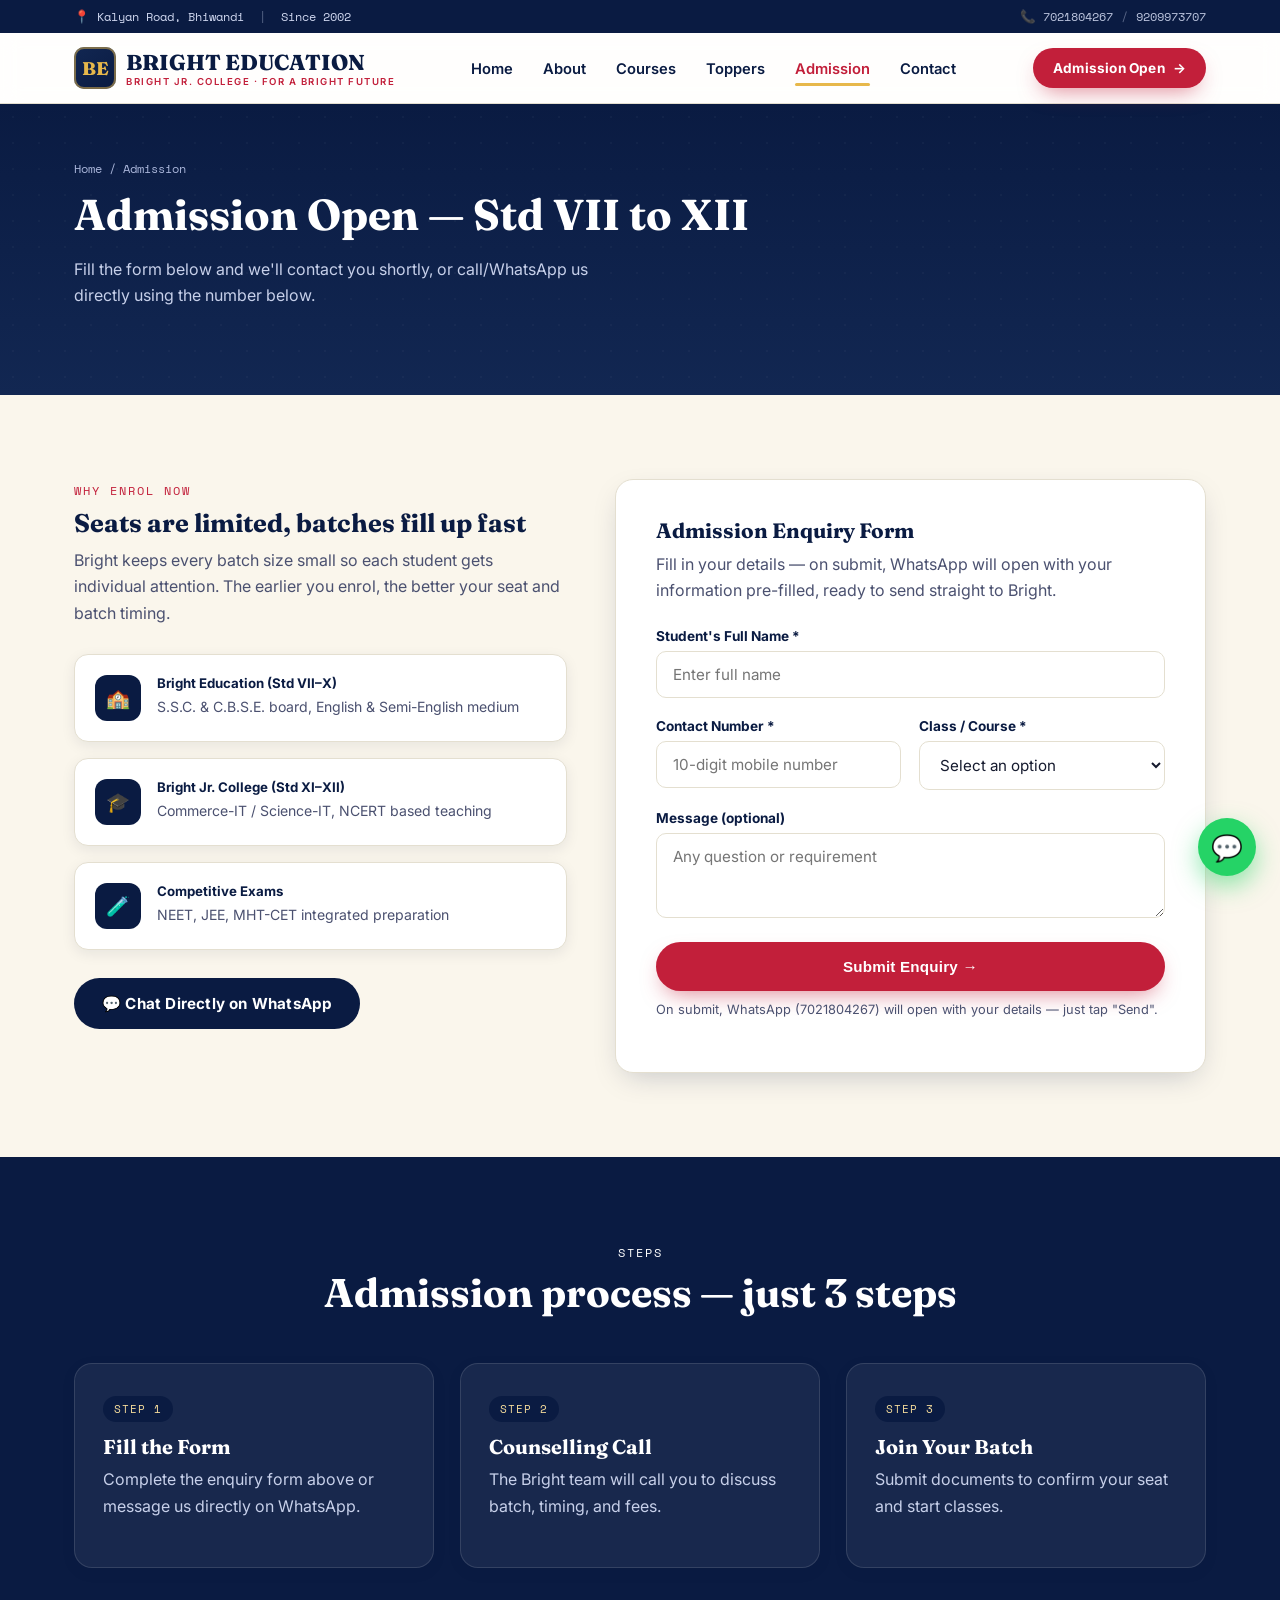
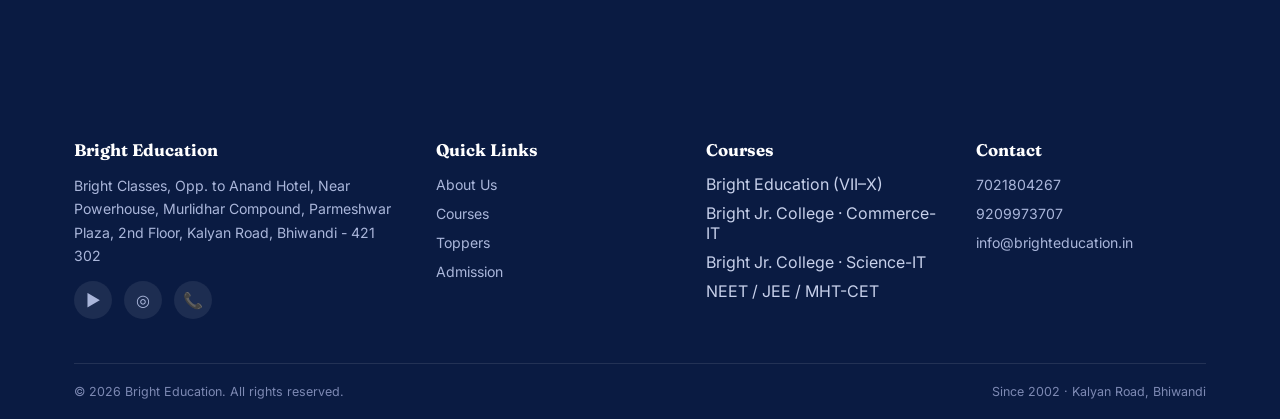
==== admission.html @ 8aa29b53 "bright education website" ====
<!DOCTYPE html>
<html lang="en">
<head>
<meta charset="UTF-8">
<meta name="viewport" content="width=device-width, initial-scale=1.0">
<title>Admission Open | Bright Education &amp; Bright Jr. College</title>
<meta name="description" content="Admission is open at Bright Education (Std VII-X) and Bright Jr. College (Std XI-XII) in Bhiwandi. Fill the form and get an instant WhatsApp confirmation.">
<link rel="preconnect" href="https://fonts.googleapis.com">
<link href="https://fonts.googleapis.com/css2?family=Fraunces:ital,wght@0,600;0,700;0,800;0,900;1,600&family=Inter:wght@400;500;600;700;800&family=Space+Mono:wght@400;700&display=swap" rel="stylesheet">
<link rel="stylesheet" href="styles.css">
</head>
<body>

<div class="topbar">
  <div class="container">
    <div>📍 Kalyan Road, Bhiwandi <span class="sep">|</span> Since 2002</div>
    <div><a href="tel:+917021804267">📞 7021804267</a><span class="sep">/</span><a href="tel:+919209973707">9209973707</a></div>
  </div>
</div>

<nav class="nav">
  <div class="container">
    <a href="index.html" class="brand">
      <span class="mark">BE</span>
      <span>BRIGHT EDUCATION<small>Bright Jr. College · For a Bright Future</small></span>
    </a>
    <ul class="nav-links">
      <li><a href="index.html">Home</a></li>
      <li><a href="index.html#about">About</a></li>
      <li><a href="index.html#courses">Courses</a></li>
      <li><a href="toppers.html">Toppers</a></li>
      <li><a href="admission.html" class="active">Admission</a></li>
      <li><a href="contact.html">Contact</a></li>
    </ul>
    <div class="nav-cta">
      <a href="admission.html" class="btn btn-primary btn-sm"><span class="label">Admission Open</span> →</a>
      <button class="nav-toggle" aria-label="Toggle menu">☰</button>
    </div>
  </div>
</nav>

<header class="page-header">
  <div class="container">
    <div class="breadcrumb"><a href="index.html">Home</a> / Admission</div>
    <h1>Admission Open — Std VII to XII</h1>
    <p style="color:#c7d0ea;max-width:560px">Fill the form below and we'll contact you shortly, or call/WhatsApp us directly using the number below.</p>
  </div>
</header>

<section class="section section-cream">
  <div class="container" style="display:grid;grid-template-columns:1fr 1.2fr;gap:48px;align-items:flex-start;">

    <div class="reveal">
      <span class="kicker">Why Enrol Now</span>
      <h2 style="font-size:1.6rem">Seats are limited, batches fill up fast</h2>
      <p>Bright keeps every batch size small so each student gets individual attention. The earlier you enrol, the better your seat and batch timing.</p>

      <div style="display:flex;flex-direction:column;gap:16px;margin-top:28px">
        <div class="info-card">
          <div class="ic">🏫</div>
          <div><h5>Bright Education (Std VII–X)</h5><p>S.S.C. &amp; C.B.S.E. board, English &amp; Semi-English medium</p></div>
        </div>
        <div class="info-card">
          <div class="ic">🎓</div>
          <div><h5>Bright Jr. College (Std XI–XII)</h5><p>Commerce-IT / Science-IT, NCERT based teaching</p></div>
        </div>
        <div class="info-card">
          <div class="ic">🧪</div>
          <div><h5>Competitive Exams</h5><p>NEET, JEE, MHT-CET integrated preparation</p></div>
        </div>
      </div>

      <div style="margin-top:28px">
        <a href="https://wa.me/917021804267" target="_blank" class="btn btn-navy">💬 Chat Directly on WhatsApp</a>
      </div>
    </div>

    <div class="reveal">
      <div class="form-card">
        <h3 style="font-size:1.3rem">Admission Enquiry Form</h3>
        <p style="margin-bottom:24px">Fill in your details — on submit, WhatsApp will open with your information pre-filled, ready to send straight to Bright.</p>
        <form id="admissionForm">
          <div class="field">
            <label for="fname">Student's Full Name *</label>
            <input type="text" id="fname" name="fname" placeholder="Enter full name" required>
          </div>
          <div class="field-row">
            <div class="field">
              <label for="fphone">Contact Number *</label>
              <input type="tel" id="fphone" name="fphone" placeholder="10-digit mobile number" pattern="[0-9]{10}" required>
            </div>
            <div class="field">
              <label for="fclass">Class / Course *</label>
              <select id="fclass" name="fclass" required>
                <option value="">Select an option</option>
                <optgroup label="Bright Education (VII–X)">
                  <option value="Std VII">Std VII</option>
                  <option value="Std VIII">Std VIII</option>
                  <option value="Std IX">Std IX</option>
                  <option value="Std X (SSC)">Std X (SSC)</option>
                  <option value="Std X (CBSE)">Std X (CBSE)</option>
                </optgroup>
                <optgroup label="Bright Jr. College (XI–XII)">
                  <option value="XI Commerce-IT">XI Commerce-IT</option>
                  <option value="XI Science-IT">XI Science-IT</option>
                  <option value="XII Commerce-IT">XII Commerce-IT</option>
                  <option value="XII Science-IT">XII Science-IT</option>
                  <option value="NEET/JEE/MHT-CET">NEET / JEE / MHT-CET</option>
                </optgroup>
              </select>
            </div>
          </div>
          <div class="field">
            <label for="fmessage">Message (optional)</label>
            <textarea id="fmessage" name="fmessage" rows="3" placeholder="Any question or requirement"></textarea>
          </div>
          <button type="submit" class="btn btn-primary" style="width:100%;justify-content:center">Submit Enquiry →</button>
          <p class="form-note">On submit, WhatsApp (7021804267) will open with your details — just tap "Send".</p>
          <div class="success-box" id="formSuccess">✅ Your details are ready! Check the WhatsApp message and tap "Send" — the Bright team will reply shortly.</div>
        </form>
      </div>
    </div>

  </div>
</section>

<section class="section section-navy">
  <div class="container">
    <div class="section-head reveal">
      <span class="kicker">Steps</span>
      <h2>Admission process — just 3 steps</h2>
    </div>
    <div class="grid-3 reveal">
      <div class="offer-card" style="background:rgba(255,255,255,.06);border-color:rgba(255,255,255,.12)">
        <span class="tag">STEP 1</span>
        <h3 style="color:#fff">Fill the Form</h3>
        <p style="color:#c7d0ea">Complete the enquiry form above or message us directly on WhatsApp.</p>
      </div>
      <div class="offer-card" style="background:rgba(255,255,255,.06);border-color:rgba(255,255,255,.12)">
        <span class="tag">STEP 2</span>
        <h3 style="color:#fff">Counselling Call</h3>
        <p style="color:#c7d0ea">The Bright team will call you to discuss batch, timing, and fees.</p>
      </div>
      <div class="offer-card" style="background:rgba(255,255,255,.06);border-color:rgba(255,255,255,.12)">
        <span class="tag">STEP 3</span>
        <h3 style="color:#fff">Join Your Batch</h3>
        <p style="color:#c7d0ea">Submit documents to confirm your seat and start classes.</p>
      </div>
    </div>
  </div>
</section>

<footer>
  <div class="container">
    <div class="footer-grid">
      <div>
        <h5>Bright Education</h5>
        <p>Bright Classes, Opp. to Anand Hotel, Near Powerhouse, Murlidhar Compound, Parmeshwar Plaza, 2nd Floor, Kalyan Road, Bhiwandi - 421 302</p>
        <div class="social-row">
          <a href="https://www.youtube.com/@brighteducationalchannel9335" target="_blank" aria-label="YouTube">▶</a>
          <a href="https://instagram.com/bright_education26" target="_blank" aria-label="Instagram">◎</a>
          <a href="tel:+917021804267" aria-label="Call">📞</a>
        </div>
      </div>
      <div>
        <h5>Quick Links</h5>
        <ul>
          <li><a href="index.html#about">About Us</a></li>
          <li><a href="index.html#courses">Courses</a></li>
          <li><a href="toppers.html">Toppers</a></li>
          <li><a href="admission.html">Admission</a></li>
        </ul>
      </div>
      <div>
        <h5>Courses</h5>
        <ul>
          <li>Bright Education (VII–X)</li>
          <li>Bright Jr. College · Commerce-IT</li>
          <li>Bright Jr. College · Science-IT</li>
          <li>NEET / JEE / MHT-CET</li>
        </ul>
      </div>
      <div>
        <h5>Contact</h5>
        <ul>
          <li><a href="tel:+917021804267">7021804267</a></li>
          <li><a href="tel:+919209973707">9209973707</a></li>
          <li><a href="mailto:info@brighteducation.in">info@brighteducation.in</a></li>
        </ul>
      </div>
    </div>
    <div class="footer-bottom">
      <span>© 2026 Bright Education. All rights reserved.</span>
      <span>Since 2002 · Kalyan Road, Bhiwandi</span>
    </div>
  </div>
</footer>

<a href="https://wa.me/917021804267" target="_blank" class="whatsapp-float" aria-label="WhatsApp">💬</a>
<script src="script.js"></script>
</body>
</html>
---- styles.css ----
/* ============================================================
   BRIGHT CLASSES — Design Tokens
   Palette born from the brand's own achievement certificates:
   navy authority, gold foil accents, crimson urgency, cream paper.
   ============================================================ */
:root{
  --navy-900:#0A1B42;
  --navy-800:#122752;
  --navy-700:#1C3868;
  --navy-600:#294A85;
  --gold:#E7B84B;
  --gold-light:#F6DD9C;
  --crimson:#C21F3A;
  --crimson-dark:#9A1730;
  --green:#1D8A54;
  --cream:#FAF6EC;
  --paper:#FFFFFF;
  --ink:#151A2E;
  --ink-soft:#4B5170;
  --line:#E4DFD0;

  --display:'Fraunces', Georgia, serif;
  --body:'Inter', -apple-system, sans-serif;
  --mono:'Space Mono', monospace;

  --radius:18px;
  --radius-sm:10px;
  --shadow-card: 0 10px 30px -10px rgba(10,27,66,.25);
  --shadow-soft: 0 4px 14px rgba(10,27,66,.08);
  --container: 1180px;
}

*{box-sizing:border-box;}
html{scroll-behavior:smooth;}
body{
  margin:0;
  font-family:var(--body);
  color:var(--ink);
  background:var(--cream);
  -webkit-font-smoothing:antialiased;
}
img{max-width:100%;display:block;}
a{color:inherit;text-decoration:none;}
ul{list-style:none;margin:0;padding:0;}
h1,h2,h3,h4{font-family:var(--display);margin:0 0 .4em;line-height:1.1;color:var(--navy-900);}
p{line-height:1.65;color:var(--ink-soft);margin:0 0 1em;}
.container{max-width:var(--container);margin:0 auto;padding:0 24px;}
.mono{font-family:var(--mono);}

/* Reduced motion respect */
@media (prefers-reduced-motion: reduce){
  *{animation-duration:.001ms !important;animation-iteration-count:1 !important;transition-duration:.001ms !important;scroll-behavior:auto !important;}
}

/* ---------- Buttons ---------- */
.btn{
  display:inline-flex;align-items:center;gap:8px;
  padding:14px 26px;border-radius:100px;
  font-weight:700;font-size:.95rem;letter-spacing:.2px;
  border:2px solid transparent;cursor:pointer;
  transition:transform .18s ease, box-shadow .18s ease, background .18s ease;
}
.btn:focus-visible{outline:3px solid var(--gold);outline-offset:3px;}
.btn:hover{transform:translateY(-2px);}
.btn-primary{background:var(--crimson);color:#fff;box-shadow:0 10px 22px -8px rgba(194,31,58,.55);}
.btn-primary:hover{background:var(--crimson-dark);}
.btn-gold{background:var(--gold);color:var(--navy-900);box-shadow:0 10px 22px -8px rgba(231,184,75,.55);}
.btn-outline{background:transparent;color:var(--paper);border-color:rgba(255,255,255,.5);}
.btn-outline:hover{background:rgba(255,255,255,.12);}
.btn-navy{background:var(--navy-900);color:#fff;}
.btn-navy:hover{background:var(--navy-800);}
.btn-sm{padding:10px 18px;font-size:.85rem;}

/* ---------- Top bar ---------- */
.topbar{
  background:var(--navy-900);color:#cfd7ef;font-family:var(--mono);
  font-size:.78rem;padding:7px 0;
}
.topbar .container{display:flex;justify-content:space-between;align-items:center;flex-wrap:wrap;gap:6px;}
.topbar a{opacity:.9;}
.topbar a:hover{color:var(--gold-light);}
.topbar .sep{opacity:.4;margin:0 8px;}

/* ---------- Nav ---------- */
.nav{
  position:sticky;top:0;z-index:50;
  background:rgba(255,255,255,.9);backdrop-filter:blur(10px);
  border-bottom:1px solid var(--line);
}
.nav .container{display:flex;align-items:center;justify-content:space-between;padding-top:14px;padding-bottom:14px;}
.brand{display:flex;align-items:center;gap:10px;font-family:var(--display);font-weight:800;font-size:1.35rem;color:var(--navy-900);}
.brand .mark{
  width:42px;height:42px;border-radius:10px;
  background:linear-gradient(145deg,var(--navy-800),var(--navy-900));
  display:flex;align-items:center;justify-content:center;
  color:var(--gold);font-family:var(--display);font-weight:800;font-size:1.15rem;
  box-shadow:inset 0 0 0 2px rgba(231,184,75,.5);
}
.brand small{display:block;font-family:var(--body);font-weight:600;font-size:.6rem;letter-spacing:1.5px;color:var(--crimson);text-transform:uppercase;}
.nav-links{display:flex;align-items:center;gap:30px;}
.nav-links a{font-weight:600;font-size:.92rem;color:var(--navy-900);position:relative;padding:4px 0;}
.nav-links a.active,.nav-links a:hover{color:var(--crimson);}
.nav-links a.active::after{content:'';position:absolute;left:0;right:0;bottom:-4px;height:3px;background:var(--gold);border-radius:2px;}
.nav-cta{display:flex;gap:10px;align-items:center;}
.nav-toggle{display:none;background:none;border:none;font-size:1.6rem;color:var(--navy-900);cursor:pointer;}

@media (max-width:900px){
  .nav-links{position:fixed;top:0;right:-100%;height:100vh;width:78%;max-width:320px;
    background:var(--navy-900);flex-direction:column;align-items:flex-start;
    padding:100px 32px 32px;gap:26px;transition:right .35s ease;box-shadow:-10px 0 40px rgba(0,0,0,.3);}
  .nav-links.open{right:0;}
  .nav-links a{color:#fff;font-size:1.05rem;}
  .nav-links a.active,.nav-links a:hover{color:var(--gold-light);}
  .nav-toggle{display:block;}
  .nav-cta .btn span.label{display:none;}
}

/* ---------- Hero ---------- */
.hero{
  background:radial-gradient(1200px 600px at 85% -10%, rgba(231,184,75,.18), transparent 60%),
             linear-gradient(180deg,var(--navy-900),var(--navy-800) 60%,var(--navy-800));
  color:#fff;position:relative;overflow:hidden;padding:64px 0 90px;
}
.hero::before{
  content:'';position:absolute;inset:0;
  background-image:radial-gradient(rgba(255,255,255,.06) 1px, transparent 1px);
  background-size:26px 26px;opacity:.5;pointer-events:none;
}
.hero-grid{display:grid;grid-template-columns:1.1fr .9fr;gap:56px;align-items:center;position:relative;z-index:1;}
.eyebrow{
  display:inline-flex;align-items:center;gap:8px;
  background:rgba(231,184,75,.14);border:1px solid rgba(231,184,75,.4);
  color:var(--gold-light);font-family:var(--mono);font-size:.75rem;letter-spacing:1px;
  padding:7px 14px;border-radius:100px;margin-bottom:20px;text-transform:uppercase;
}
.hero h1{color:#fff;font-size:clamp(2.2rem,4.4vw,3.4rem);margin-bottom:.35em;}
.hero h1 em{font-style:italic;color:var(--gold-light);}
.hero p.lead{color:#c7d0ea;font-size:1.08rem;max-width:520px;}
.hero-actions{display:flex;gap:16px;margin-top:30px;flex-wrap:wrap;}
.hero-stats{display:flex;gap:28px;margin-top:44px;flex-wrap:wrap;}
.hero-stats .stat b{display:block;font-family:var(--mono);font-size:1.7rem;color:var(--gold-light);}
.hero-stats .stat span{font-size:.78rem;color:#aab6da;letter-spacing:.3px;}

/* ---------- Marksheet signature card ---------- */
.marksheet{
  background:var(--paper);color:var(--ink);border-radius:16px;
  box-shadow:0 30px 60px -20px rgba(0,0,0,.5);
  transform:rotate(1.2deg);position:relative;overflow:hidden;
  border:1px solid var(--line);
}
.marksheet::before{content:'';position:absolute;top:0;left:0;right:0;height:8px;
  background:linear-gradient(90deg,var(--crimson),var(--gold),var(--navy-700));}
.ms-head{padding:20px 24px 12px;border-bottom:1px dashed var(--line);display:flex;justify-content:space-between;align-items:flex-start;}
.ms-head h4{margin:0;font-size:1.05rem;}
.ms-head span{font-family:var(--mono);font-size:.7rem;color:var(--ink-soft);}
.ms-seal{
  width:56px;height:56px;border-radius:50%;border:2px solid var(--green);
  color:var(--green);display:flex;align-items:center;justify-content:center;
  font-family:var(--mono);font-weight:700;font-size:.62rem;text-align:center;line-height:1.1;
  transform:rotate(-14deg);flex-shrink:0;
}
.ms-rows{padding:14px 24px;}
.ms-row{display:flex;justify-content:space-between;padding:9px 0;border-bottom:1px solid var(--line);font-family:var(--mono);font-size:.82rem;}
.ms-row span:first-child{color:var(--ink-soft);}
.ms-row span:last-child{font-weight:700;color:var(--navy-900);}
.ms-total{display:flex;justify-content:space-between;align-items:center;padding:18px 24px;background:var(--navy-900);color:#fff;}
.ms-total .pct{font-family:var(--mono);font-size:2rem;font-weight:700;color:var(--gold-light);}
.ms-total .lbl{font-size:.7rem;letter-spacing:1px;text-transform:uppercase;color:#c7d0ea;}
.ms-rank{background:var(--gold);color:var(--navy-900);text-align:center;padding:8px;font-weight:800;font-size:.78rem;letter-spacing:.5px;text-transform:uppercase;}

/* ---------- Section basics ---------- */
.section{padding:84px 0;}
.section-cream{background:var(--cream);}
.section-navy{background:var(--navy-900);color:#fff;}
.section-navy h2, .section-navy .kicker{color:#fff;}
.section-head{max-width:640px;margin:0 auto 48px;text-align:center;}
.kicker{
  display:inline-block;font-family:var(--mono);font-size:.75rem;letter-spacing:2px;
  text-transform:uppercase;color:var(--crimson);margin-bottom:10px;
}
.section-head h2{font-size:clamp(1.7rem,3.4vw,2.5rem);}
.section-head p{margin:14px auto 0;}

/* ---------- Trust strip ---------- */
.trust-strip{background:var(--navy-800);padding:26px 0;}
.trust-strip .container{display:flex;justify-content:space-between;flex-wrap:wrap;gap:20px;}
.trust-item{display:flex;align-items:center;gap:12px;color:#e7ecfb;}
.trust-item .num{font-family:var(--mono);font-size:1.5rem;font-weight:700;color:var(--gold-light);}
.trust-item .txt{font-size:.78rem;color:#aab6da;max-width:120px;line-height:1.3;}

/* ---------- Cards grid: sections offered ---------- */
.grid-3{display:grid;grid-template-columns:repeat(3,1fr);gap:26px;}
.grid-2{display:grid;grid-template-columns:repeat(2,1fr);gap:26px;}
.offer-card{
  background:var(--paper);border-radius:var(--radius);padding:32px 28px;
  box-shadow:var(--shadow-soft);border:1px solid var(--line);
  transition:transform .2s ease, box-shadow .2s ease;
}
.offer-card:hover{transform:translateY(-6px);box-shadow:var(--shadow-card);}
.offer-card .tag{
  display:inline-block;font-family:var(--mono);font-size:.68rem;letter-spacing:1px;
  background:var(--navy-900);color:var(--gold-light);padding:5px 11px;border-radius:100px;margin-bottom:14px;
}
.offer-card h3{font-size:1.25rem;}
.offer-card ul{margin-top:14px;}
.offer-card ul li{padding:6px 0;color:var(--ink-soft);font-size:.92rem;display:flex;gap:8px;}
.offer-card ul li::before{content:'✓';color:var(--green);font-weight:700;}

/* ---------- Topper cards ---------- */
.topper-card{
  background:var(--paper);border-radius:var(--radius-sm);overflow:hidden;
  border:1px solid var(--line);box-shadow:var(--shadow-soft);
  transition:transform .2s ease, box-shadow .2s ease;position:relative;
}
.topper-card:hover{transform:translateY(-5px);box-shadow:var(--shadow-card);}
.topper-card .rank-badge{
  position:absolute;top:10px;left:10px;background:var(--navy-900);color:var(--gold-light);
  font-family:var(--mono);font-size:.72rem;font-weight:700;padding:4px 10px;border-radius:100px;z-index:2;
}
.topper-card .photo{aspect-ratio:1/1;overflow:hidden;background:var(--navy-800);}
.topper-card .photo img{width:100%;height:100%;object-fit:cover;}
.topper-card .info{padding:14px 14px 16px;}
.topper-card .info h4{font-size:.98rem;margin-bottom:2px;}
.topper-card .info .school{font-size:.72rem;color:var(--ink-soft);}
.topper-card .pct{
  font-family:var(--mono);font-weight:700;font-size:1.3rem;color:var(--green);
  display:flex;align-items:baseline;gap:4px;margin-top:6px;
}
.grid-toppers{display:grid;grid-template-columns:repeat(auto-fill,minmax(160px,1fr));gap:20px;}

/* ---------- Certificate gallery ---------- */
.grid-certs{display:grid;grid-template-columns:repeat(auto-fill,minmax(240px,1fr));gap:22px;}
.cert-card{border-radius:14px;overflow:hidden;box-shadow:var(--shadow-card);border:1px solid var(--line);background:#000;}
.cert-card img{transition:transform .4s ease;}
.cert-card:hover img{transform:scale(1.04);}

/* ---------- CTA banner ---------- */
.cta-banner{
  background:linear-gradient(120deg,var(--crimson),var(--crimson-dark));
  color:#fff;border-radius:24px;padding:52px;display:flex;justify-content:space-between;
  align-items:center;gap:30px;flex-wrap:wrap;box-shadow:0 26px 50px -20px rgba(194,31,58,.55);
}
.cta-banner h3{color:#fff;font-size:1.7rem;max-width:520px;}
.cta-banner p{color:#ffe3e6;}

/* ---------- Footer ---------- */
footer{background:var(--navy-900);color:#c7d0ea;padding:60px 0 0;}
.footer-grid{display:grid;grid-template-columns:1.4fr 1fr 1fr 1fr;gap:40px;padding-bottom:44px;border-bottom:1px solid rgba(255,255,255,.1);}
.footer-grid h5{color:#fff;font-family:var(--display);font-size:1.05rem;margin-bottom:14px;}
.footer-grid p, .footer-grid a{font-size:.88rem;color:#aab6da;}
.footer-grid ul li{margin-bottom:9px;}
.footer-grid a:hover{color:var(--gold-light);}
.footer-bottom{display:flex;justify-content:space-between;padding:20px 0;font-size:.78rem;color:#7d89b3;flex-wrap:wrap;gap:10px;}
.social-row{display:flex;gap:12px;margin-top:14px;}
.social-row a{
  width:38px;height:38px;border-radius:50%;background:rgba(255,255,255,.08);
  display:flex;align-items:center;justify-content:center;font-size:1rem;
}
.social-row a:hover{background:var(--gold);color:var(--navy-900);}

/* ---------- Floating WhatsApp ---------- */
.whatsapp-float{
  position:fixed;bottom:24px;right:24px;z-index:60;
  width:58px;height:58px;border-radius:50%;background:#25D366;color:#fff;
  display:flex;align-items:center;justify-content:center;font-size:1.6rem;
  box-shadow:0 10px 24px rgba(37,211,102,.5);animation:pulse 2.4s infinite;
}
@keyframes pulse{0%{box-shadow:0 0 0 0 rgba(37,211,102,.55);}70%{box-shadow:0 0 0 14px rgba(37,211,102,0);}100%{box-shadow:0 0 0 0 rgba(37,211,102,0);}}

/* ---------- Forms ---------- */
.form-card{background:var(--paper);border-radius:var(--radius);padding:40px;box-shadow:var(--shadow-card);border:1px solid var(--line);}
.field{margin-bottom:20px;}
.field label{display:block;font-weight:700;font-size:.85rem;margin-bottom:7px;color:var(--navy-900);}
.field input,.field select,.field textarea{
  width:100%;padding:13px 16px;border-radius:10px;border:1.5px solid var(--line);
  font-family:var(--body);font-size:.95rem;background:#fff;color:var(--ink);
  transition:border-color .18s ease, box-shadow .18s ease;
}
.field input:focus,.field select:focus,.field textarea:focus{
  outline:none;border-color:var(--navy-700);box-shadow:0 0 0 4px rgba(28,56,104,.12);
}
.field-row{display:grid;grid-template-columns:1fr 1fr;gap:18px;}
.form-note{font-size:.8rem;color:var(--ink-soft);margin-top:8px;}
.success-box{
  display:none;background:#e9f7ef;border:1.5px solid var(--green);color:#125e37;
  border-radius:12px;padding:16px 18px;margin-top:16px;font-size:.9rem;font-weight:600;
}
.success-box.show{display:block;}

/* ---------- Page header (inner pages) ---------- */
.page-header{
  background:linear-gradient(180deg,var(--navy-900),var(--navy-800));
  color:#fff;padding:56px 0 70px;position:relative;overflow:hidden;
}
.page-header::before{content:'';position:absolute;inset:0;
  background-image:radial-gradient(rgba(255,255,255,.06) 1px, transparent 1px);
  background-size:26px 26px;opacity:.5;}
.page-header .container{position:relative;z-index:1;}
.page-header h1{color:#fff;font-size:clamp(1.9rem,4vw,2.7rem);}
.breadcrumb{font-family:var(--mono);font-size:.75rem;color:#aab6da;margin-bottom:14px;}
.breadcrumb a:hover{color:var(--gold-light);}

/* ---------- Filter pills (toppers page) ---------- */
.pill-row{display:flex;gap:10px;flex-wrap:wrap;margin-bottom:36px;justify-content:center;}
.pill{
  padding:9px 18px;border-radius:100px;border:1.5px solid var(--line);background:#fff;
  font-weight:700;font-size:.82rem;cursor:pointer;color:var(--navy-900);transition:all .18s ease;
}
.pill.active,.pill:hover{background:var(--navy-900);color:#fff;border-color:var(--navy-900);}

/* ---------- Map ---------- */
.map-wrap{border-radius:var(--radius);overflow:hidden;box-shadow:var(--shadow-card);border:1px solid var(--line);}
.map-wrap iframe{width:100%;height:380px;border:0;display:block;}

/* ---------- Contact info cards ---------- */
.info-card{display:flex;gap:16px;background:#fff;border:1px solid var(--line);border-radius:14px;padding:20px;box-shadow:var(--shadow-soft);}
.info-card .ic{
  width:46px;height:46px;border-radius:12px;background:var(--navy-900);color:var(--gold-light);
  display:flex;align-items:center;justify-content:center;font-size:1.2rem;flex-shrink:0;
}
.info-card h5{margin:0 0 4px;font-family:var(--body);font-weight:700;color:var(--navy-900);}
.info-card p{margin:0;font-size:.88rem;}

/* ---------- Initials avatar (fallback when no photo) ---------- */
.initials-avatar{
  width:100%;height:100%;display:flex;align-items:center;justify-content:center;
  background:linear-gradient(135deg,var(--navy-700),var(--navy-900));
  color:var(--gold-light);font-family:var(--mono);font-weight:700;font-size:1.6rem;
}
.pct-text{font-size:.92rem !important;line-height:1.2;}
.detail-line{font-size:.72rem;color:var(--ink-soft);margin-top:4px;}

/* ---------- Homepage Carousel (dynamic toppers slider) ---------- */
.carousel-wrap{position:relative;overflow:hidden;border-radius:var(--radius);box-shadow:var(--shadow-card);}
.carousel-track{display:flex;transition:transform .6s cubic-bezier(.65,0,.35,1);}
.slide{
  min-width:100%;display:grid;grid-template-columns:150px 1fr;gap:24px;align-items:center;
  background:var(--paper);padding:30px 34px;
}
.slide-photo{width:150px;height:150px;border-radius:16px;overflow:hidden;border:3px solid var(--gold);flex-shrink:0;}
.slide-photo img{width:100%;height:100%;object-fit:cover;}
.slide-info .slide-rank{
  font-family:var(--mono);font-size:.72rem;letter-spacing:.5px;color:var(--crimson);
  text-transform:uppercase;display:block;margin-bottom:6px;
}
.slide-info h3{font-size:1.5rem;margin-bottom:8px;}
.slide-info .pct{font-family:var(--mono);font-weight:700;font-size:1.8rem;color:var(--green);}
.slide-info p{margin:6px 0 0;font-size:.85rem;}
.carousel-controls{display:flex;align-items:center;justify-content:center;gap:18px;margin-top:20px;}
.carousel-arrow{
  width:40px;height:40px;border-radius:50%;border:1.5px solid var(--line);background:#fff;
  cursor:pointer;font-size:1.1rem;color:var(--navy-900);display:flex;align-items:center;justify-content:center;
  transition:background .18s ease,color .18s ease;
}
.carousel-arrow:hover{background:var(--navy-900);color:#fff;}
.carousel-dots{display:flex;gap:8px;}
.dot{width:9px;height:9px;border-radius:50%;background:var(--line);border:none;cursor:pointer;padding:0;transition:all .2s ease;}
.dot.active{background:var(--crimson);width:22px;border-radius:5px;}

@media (max-width:600px){
  .slide{grid-template-columns:1fr;text-align:center;}
  .slide-photo{margin:0 auto;}
}

/* ---------- Admission Popup Modal ---------- */
.popup-overlay{
  position:fixed;inset:0;background:rgba(10,27,66,.72);backdrop-filter:blur(3px);
  display:flex;align-items:center;justify-content:center;z-index:100;
  opacity:0;pointer-events:none;transition:opacity .3s ease;padding:20px;
}
.popup-overlay.open{opacity:1;pointer-events:auto;}
.popup-card{
  background:var(--paper);border-radius:20px;max-width:440px;width:100%;position:relative;
  overflow:hidden;box-shadow:0 40px 80px -20px rgba(0,0,0,.5);
  transform:translateY(16px) scale(.97);transition:transform .3s ease;
}
.popup-overlay.open .popup-card{transform:translateY(0) scale(1);}
.popup-banner{
  background:linear-gradient(120deg,var(--navy-900),var(--navy-700));color:#fff;
  padding:26px 28px 20px;position:relative;
}
.popup-banner .eyebrow{margin-bottom:10px;}
.popup-banner h3{color:#fff;font-size:1.4rem;margin-bottom:4px;}
.popup-close{
  position:absolute;top:14px;right:14px;width:32px;height:32px;border-radius:50%;
  background:rgba(255,255,255,.15);color:#fff;border:none;cursor:pointer;font-size:1rem;
  display:flex;align-items:center;justify-content:center;
}
.popup-close:hover{background:rgba(255,255,255,.3);}
.popup-body{padding:24px 28px 28px;}
.popup-body p{margin-bottom:18px;}
.popup-actions{display:flex;gap:10px;flex-wrap:wrap;}

/* ---------- Responsive ---------- */
@media (max-width:960px){
  .hero-grid{grid-template-columns:1fr;}
  .marksheet{max-width:420px;margin:0 auto;transform:rotate(0);}
  .grid-3,.grid-2{grid-template-columns:1fr;}
  .footer-grid{grid-template-columns:1fr 1fr;}
  .field-row{grid-template-columns:1fr;}
  .cta-banner{padding:34px;}
}
@media (max-width:600px){
  .footer-grid{grid-template-columns:1fr;}
  .hero-stats{gap:18px;}
  .section{padding:60px 0;}
  .cta-banner{flex-direction:column;text-align:center;}
}
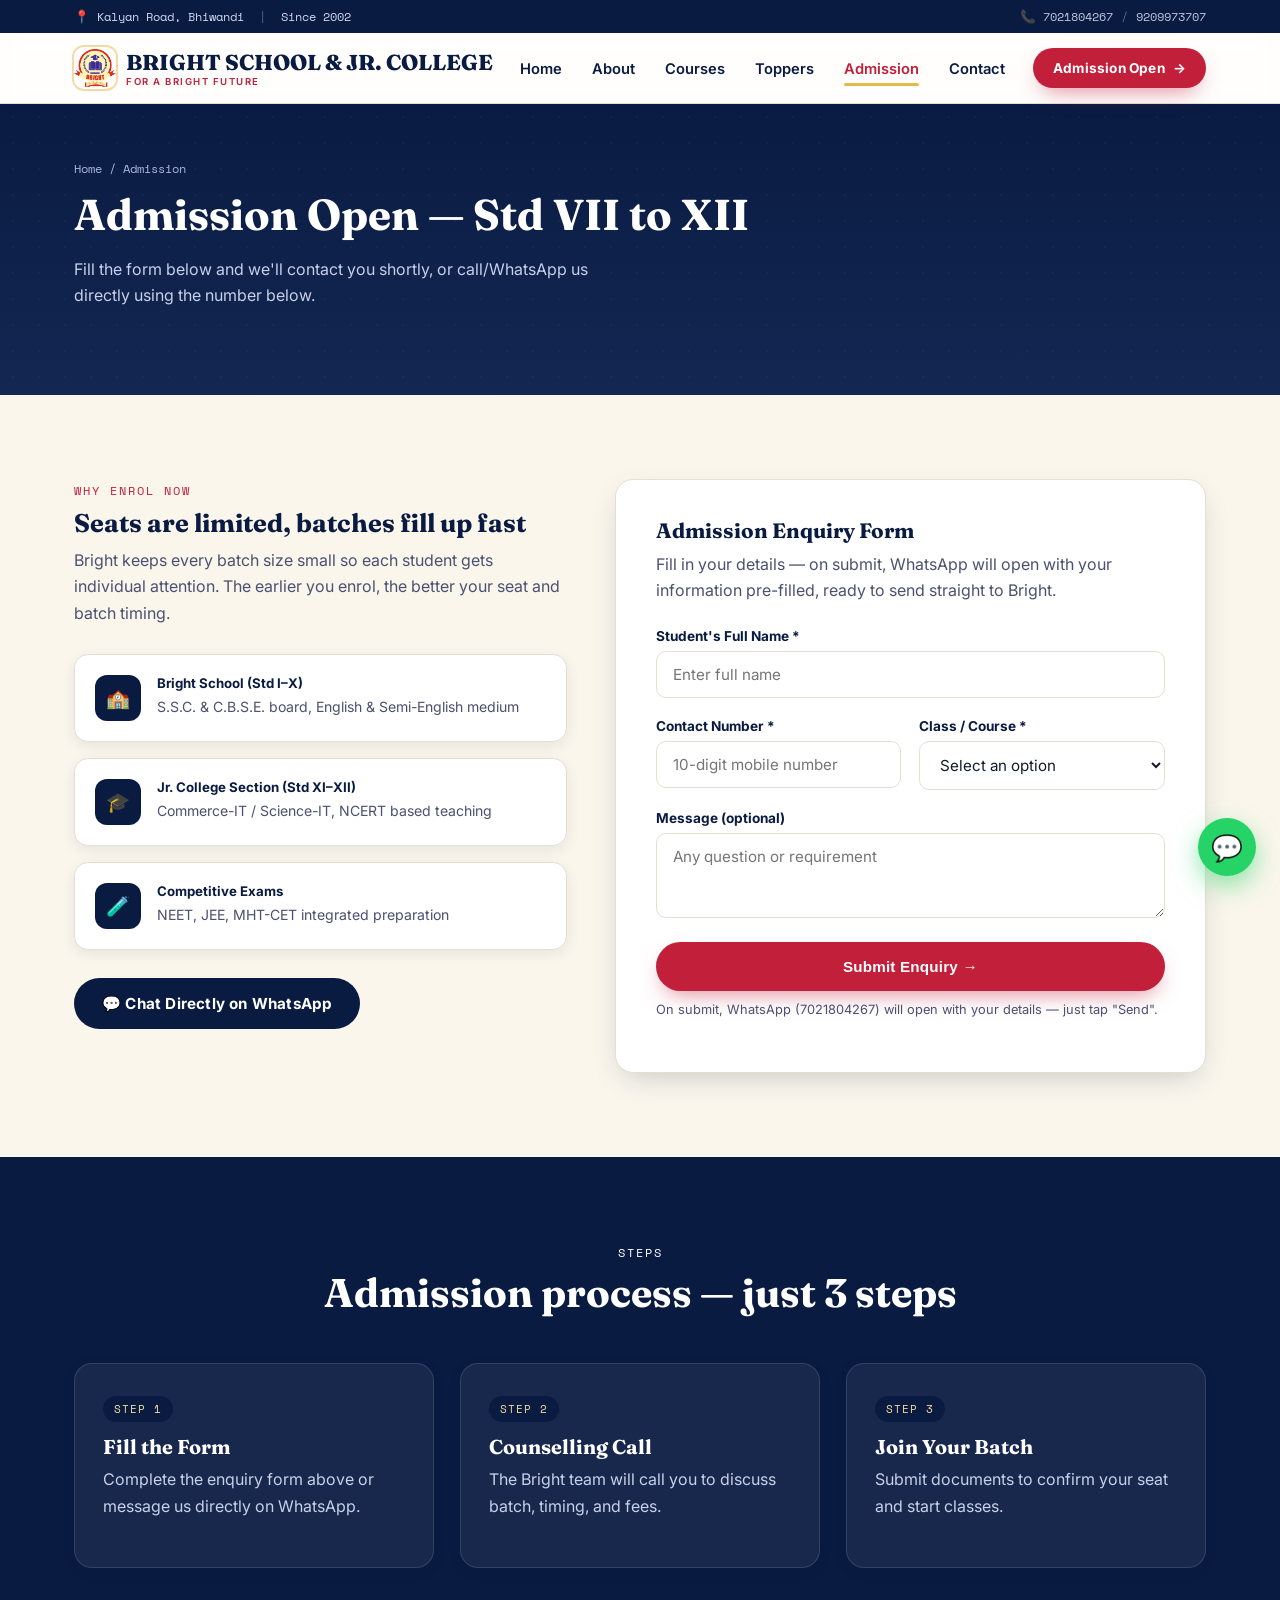
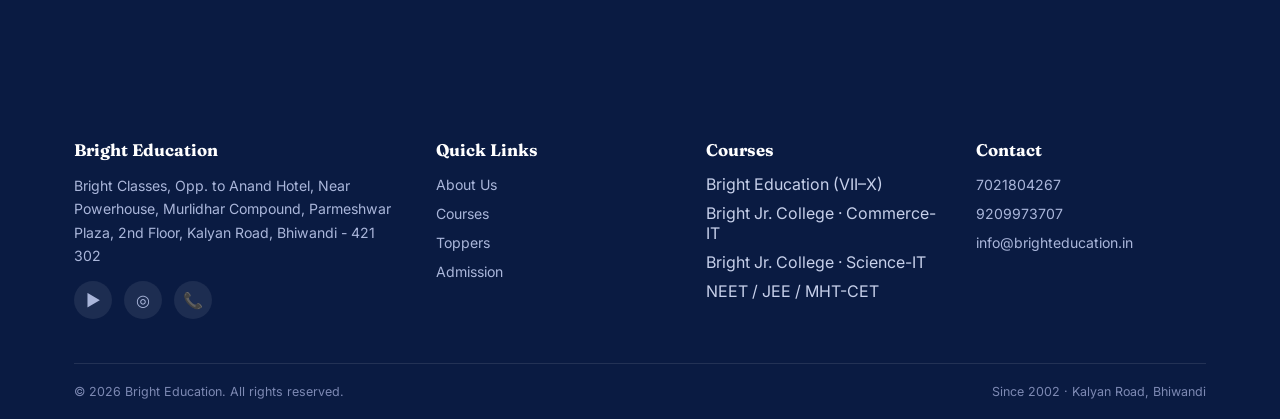
==== commit b9b5c168: "bright education website" ====
--- a/admission.html
+++ b/admission.html
@@ -3,7 +3,7 @@
 <head>
 <meta charset="UTF-8">
 <meta name="viewport" content="width=device-width, initial-scale=1.0">
-<title>Admission Open | Bright Education &amp; Bright Jr. College</title>
+<title>Admission Open | Bright School & Jr. College</title>
 <meta name="description" content="Admission is open at Bright Education (Std VII-X) and Bright Jr. College (Std XI-XII) in Bhiwandi. Fill the form and get an instant WhatsApp confirmation.">
 <link rel="preconnect" href="https://fonts.googleapis.com">
 <link href="https://fonts.googleapis.com/css2?family=Fraunces:ital,wght@0,600;0,700;0,800;0,900;1,600&family=Inter:wght@400;500;600;700;800&family=Space+Mono:wght@400;700&display=swap" rel="stylesheet">
@@ -21,8 +21,8 @@
 <nav class="nav">
   <div class="container">
     <a href="index.html" class="brand">
-      <span class="mark">BE</span>
-      <span>BRIGHT EDUCATION<small>Bright Jr. College · For a Bright Future</small></span>
+      <span class="mark"><img src="images/logo.png" alt="Bright Education Logo"></span>
+      <span>BRIGHT SCHOOL & JR. COLLEGE<small>For a Bright Future</small></span>
     </a>
     <ul class="nav-links">
       <li><a href="index.html">Home</a></li>
@@ -58,11 +58,11 @@
       <div style="display:flex;flex-direction:column;gap:16px;margin-top:28px">
         <div class="info-card">
           <div class="ic">🏫</div>
-          <div><h5>Bright Education (Std VII–X)</h5><p>S.S.C. &amp; C.B.S.E. board, English &amp; Semi-English medium</p></div>
+          <div><h5>Bright School (Std I–X)</h5><p>S.S.C. &amp; C.B.S.E. board, English &amp; Semi-English medium</p></div>
         </div>
         <div class="info-card">
           <div class="ic">🎓</div>
-          <div><h5>Bright Jr. College (Std XI–XII)</h5><p>Commerce-IT / Science-IT, NCERT based teaching</p></div>
+          <div><h5>Jr. College Section (Std XI–XII)</h5><p>Commerce-IT / Science-IT, NCERT based teaching</p></div>
         </div>
         <div class="info-card">
           <div class="ic">🧪</div>
@@ -93,7 +93,13 @@
               <label for="fclass">Class / Course *</label>
               <select id="fclass" name="fclass" required>
                 <option value="">Select an option</option>
-                <optgroup label="Bright Education (VII–X)">
+                <optgroup label="Bright School (I–X)">
+                  <option value="Std I">Std I</option>
+                  <option value="Std II">Std II</option>
+                  <option value="Std III">Std III</option>
+                  <option value="Std IV">Std IV</option>
+                  <option value="Std V">Std V</option>
+                  <option value="Std VI">Std VI</option>
                   <option value="Std VII">Std VII</option>
                   <option value="Std VIII">Std VIII</option>
                   <option value="Std IX">Std IX</option>
--- a/styles.css
+++ b/styles.css
@@ -31,13 +31,14 @@
 }
 
 *{box-sizing:border-box;}
-html{scroll-behavior:smooth;}
+html{scroll-behavior:smooth;overflow-x:hidden;}
 body{
   margin:0;
   font-family:var(--body);
   color:var(--ink);
   background:var(--cream);
   -webkit-font-smoothing:antialiased;
+  overflow-x:hidden;
 }
 img{max-width:100%;display:block;}
 a{color:inherit;text-decoration:none;}
@@ -50,6 +51,10 @@
 /* Reduced motion respect */
 @media (prefers-reduced-motion: reduce){
   *{animation-duration:.001ms !important;animation-iteration-count:1 !important;transition-duration:.001ms !important;scroll-behavior:auto !important;}
+  .brand{min-width:0;}
+  .brand small{display:none;}
+  .brand span{white-space:nowrap;overflow:hidden;text-overflow:ellipsis;max-width:150px;}
+  .nav-cta{min-width:0;flex-shrink:0;}
 }
 
 /* ---------- Buttons ---------- */
@@ -91,11 +96,12 @@
 .brand{display:flex;align-items:center;gap:10px;font-family:var(--display);font-weight:800;font-size:1.35rem;color:var(--navy-900);}
 .brand .mark{
   width:42px;height:42px;border-radius:10px;
-  background:linear-gradient(145deg,var(--navy-800),var(--navy-900));
+  background:#fff;
   display:flex;align-items:center;justify-content:center;
-  color:var(--gold);font-family:var(--display);font-weight:800;font-size:1.15rem;
-  box-shadow:inset 0 0 0 2px rgba(231,184,75,.5);
-}
+  overflow:hidden;
+  box-shadow:0 0 0 2px rgba(231,184,75,.5);
+}
+.brand .mark img{width:100%;height:100%;object-fit:contain;}
 .brand small{display:block;font-family:var(--body);font-weight:600;font-size:.6rem;letter-spacing:1.5px;color:var(--crimson);text-transform:uppercase;}
 .nav-links{display:flex;align-items:center;gap:30px;}
 .nav-links a{font-weight:600;font-size:.92rem;color:var(--navy-900);position:relative;padding:4px 0;}
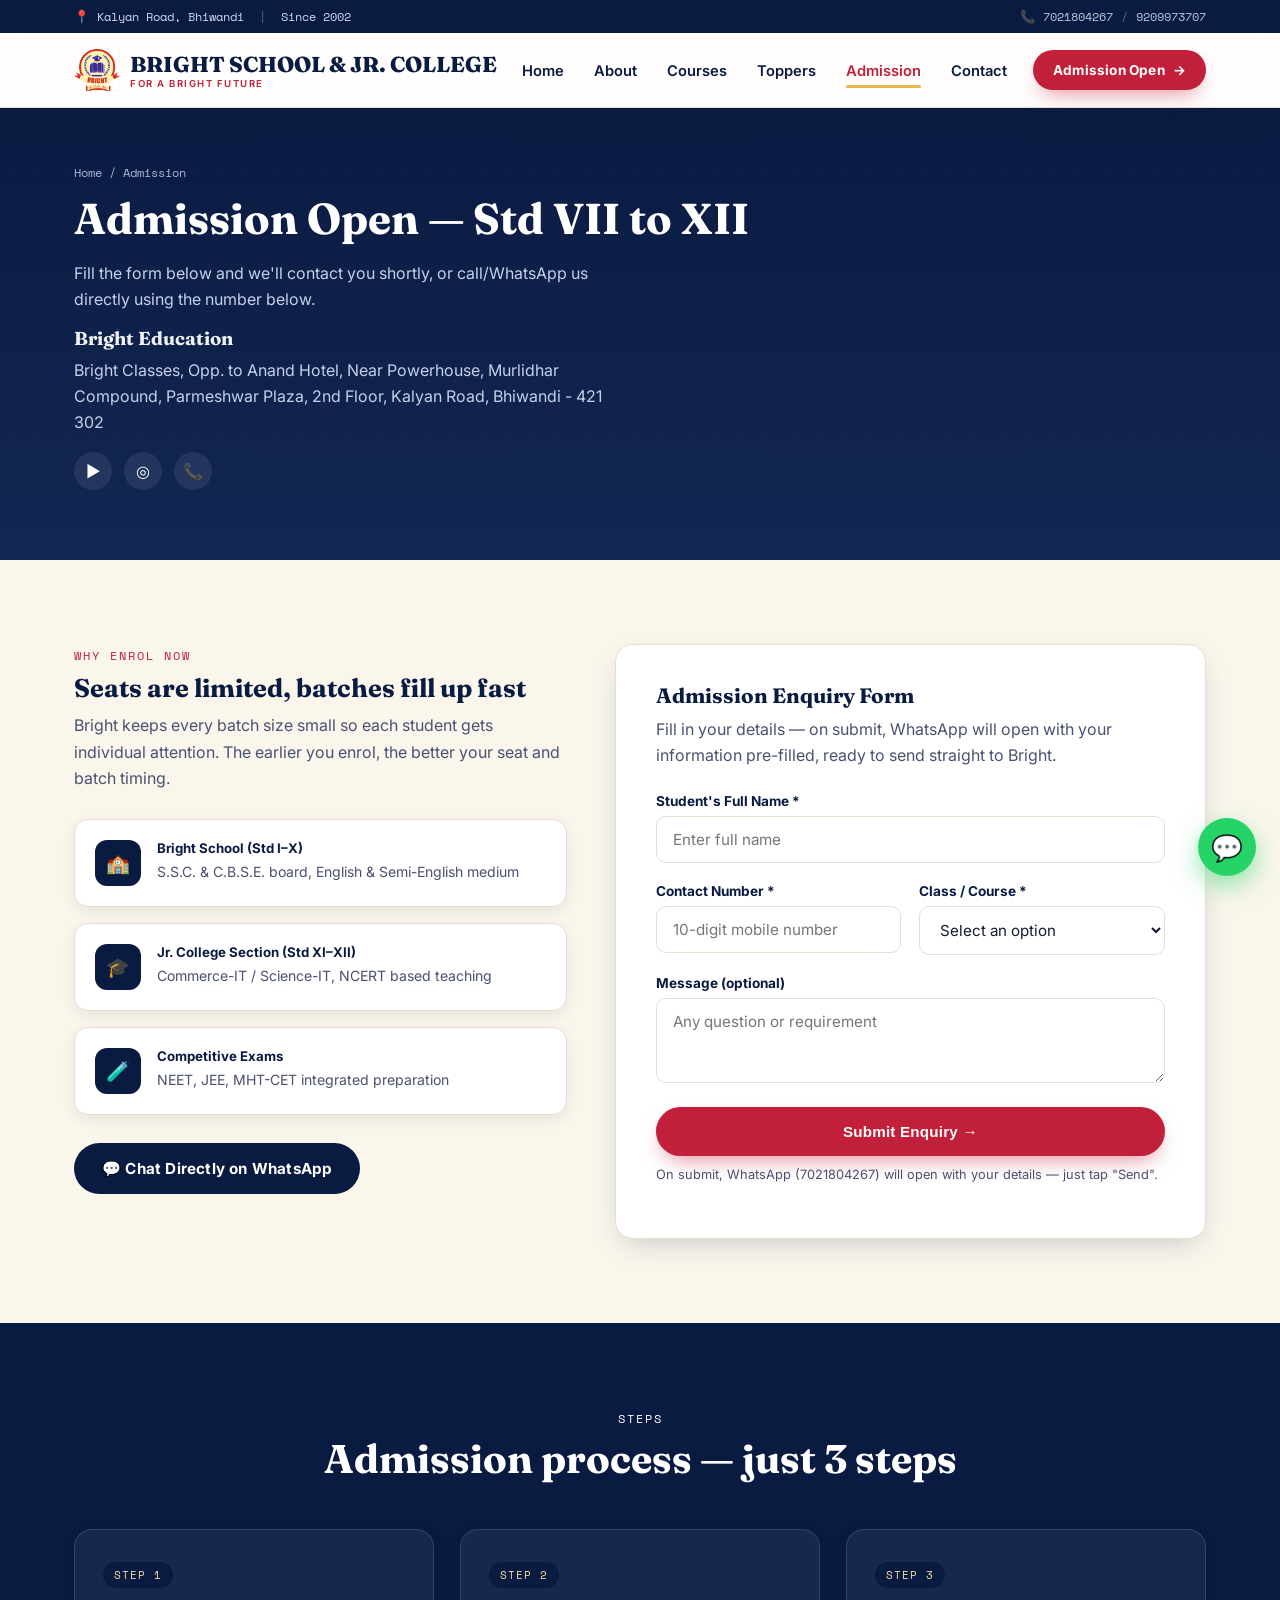
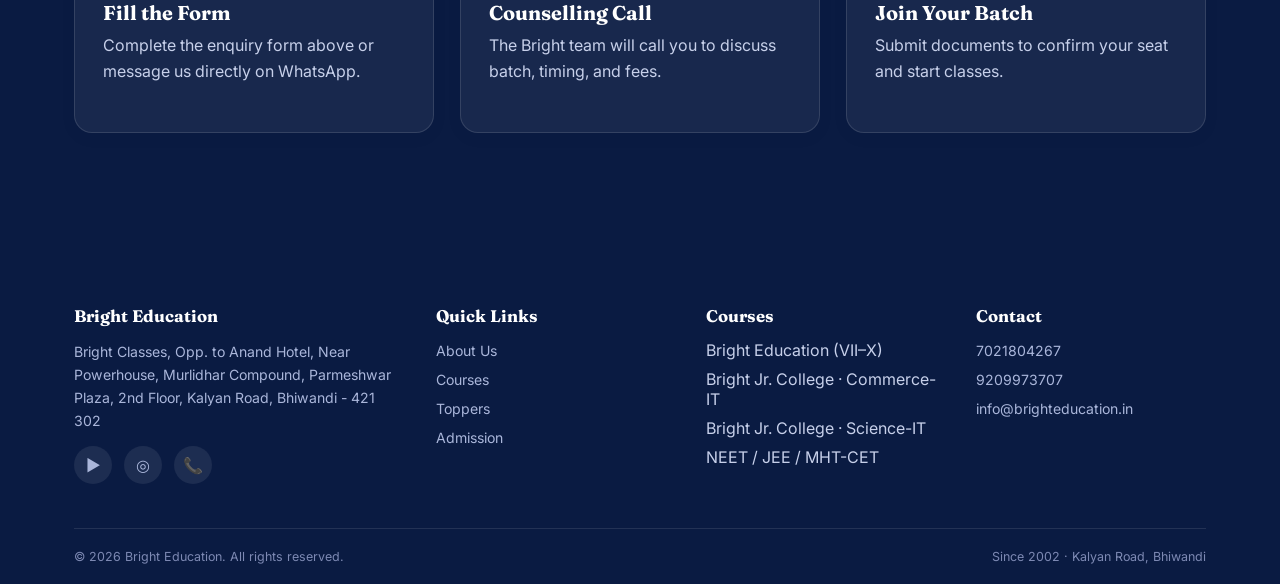
==== commit e7607787: "bright education website" ====
--- a/admission.html
+++ b/admission.html
@@ -8,6 +8,10 @@
 <link rel="preconnect" href="https://fonts.googleapis.com">
 <link href="https://fonts.googleapis.com/css2?family=Fraunces:ital,wght@0,600;0,700;0,800;0,900;1,600&family=Inter:wght@400;500;600;700;800&family=Space+Mono:wght@400;700&display=swap" rel="stylesheet">
 <link rel="stylesheet" href="styles.css">
+<link rel="icon" type="image/x-icon" href="logo-full.png">
+   <link rel="icon" type="image/png" sizes="32x32" href="favicon-32x32.png">
+   <link rel="icon" type="image/png" sizes="16x16" href="favicon-16x16.png">
+   <link rel="apple-touch-icon" href="apple-touch-icon.png">
 </head>
 <body>
 
@@ -44,7 +48,17 @@
     <div class="breadcrumb"><a href="index.html">Home</a> / Admission</div>
     <h1>Admission Open — Std VII to XII</h1>
     <p style="color:#c7d0ea;max-width:560px">Fill the form below and we'll contact you shortly, or call/WhatsApp us directly using the number below.</p>
-  </div>
+    <div>
+        <h3  style="color:#eff0f3;max-width:560px">Bright Education</h3>
+        <p style="color:#c7d0ea;max-width:560px" >Bright Classes, Opp. to Anand Hotel, Near Powerhouse, Murlidhar Compound, Parmeshwar Plaza, 2nd Floor, Kalyan Road, Bhiwandi - 421 302</p>
+        <div class="social-row">
+          <a href="https://www.youtube.com/@brighteducationalchannel9335" target="_blank" aria-label="YouTube">▶</a>
+          <a href="https://instagram.com/bright_education26" target="_blank" aria-label="Instagram">◎</a>
+          <a href="tel:+917021804267" aria-label="Call">📞</a>
+        </div>
+  </div>
+  </div>
+  
 </header>
 
 <section class="section section-cream">
--- a/styles.css
+++ b/styles.css
@@ -86,7 +86,7 @@
 .topbar a:hover{color:var(--gold-light);}
 .topbar .sep{opacity:.4;margin:0 8px;}
 
-/* ---------- Nav ---------- */
+/* ------------ Nav ---------- */
 .nav{
   position:sticky;top:0;z-index:50;
   background:rgba(255,255,255,.9);backdrop-filter:blur(10px);
@@ -95,11 +95,8 @@
 .nav .container{display:flex;align-items:center;justify-content:space-between;padding-top:14px;padding-bottom:14px;}
 .brand{display:flex;align-items:center;gap:10px;font-family:var(--display);font-weight:800;font-size:1.35rem;color:var(--navy-900);}
 .brand .mark{
-  width:42px;height:42px;border-radius:10px;
-  background:#fff;
-  display:flex;align-items:center;justify-content:center;
-  overflow:hidden;
-  box-shadow:0 0 0 2px rgba(231,184,75,.5);
+  width:46px;height:46px;border-radius:50%;
+  object-fit:cover;background:transparent;box-shadow:none;
 }
 .brand .mark img{width:100%;height:100%;object-fit:contain;}
 .brand small{display:block;font-family:var(--body);font-weight:600;font-size:.6rem;letter-spacing:1.5px;color:var(--crimson);text-transform:uppercase;}
